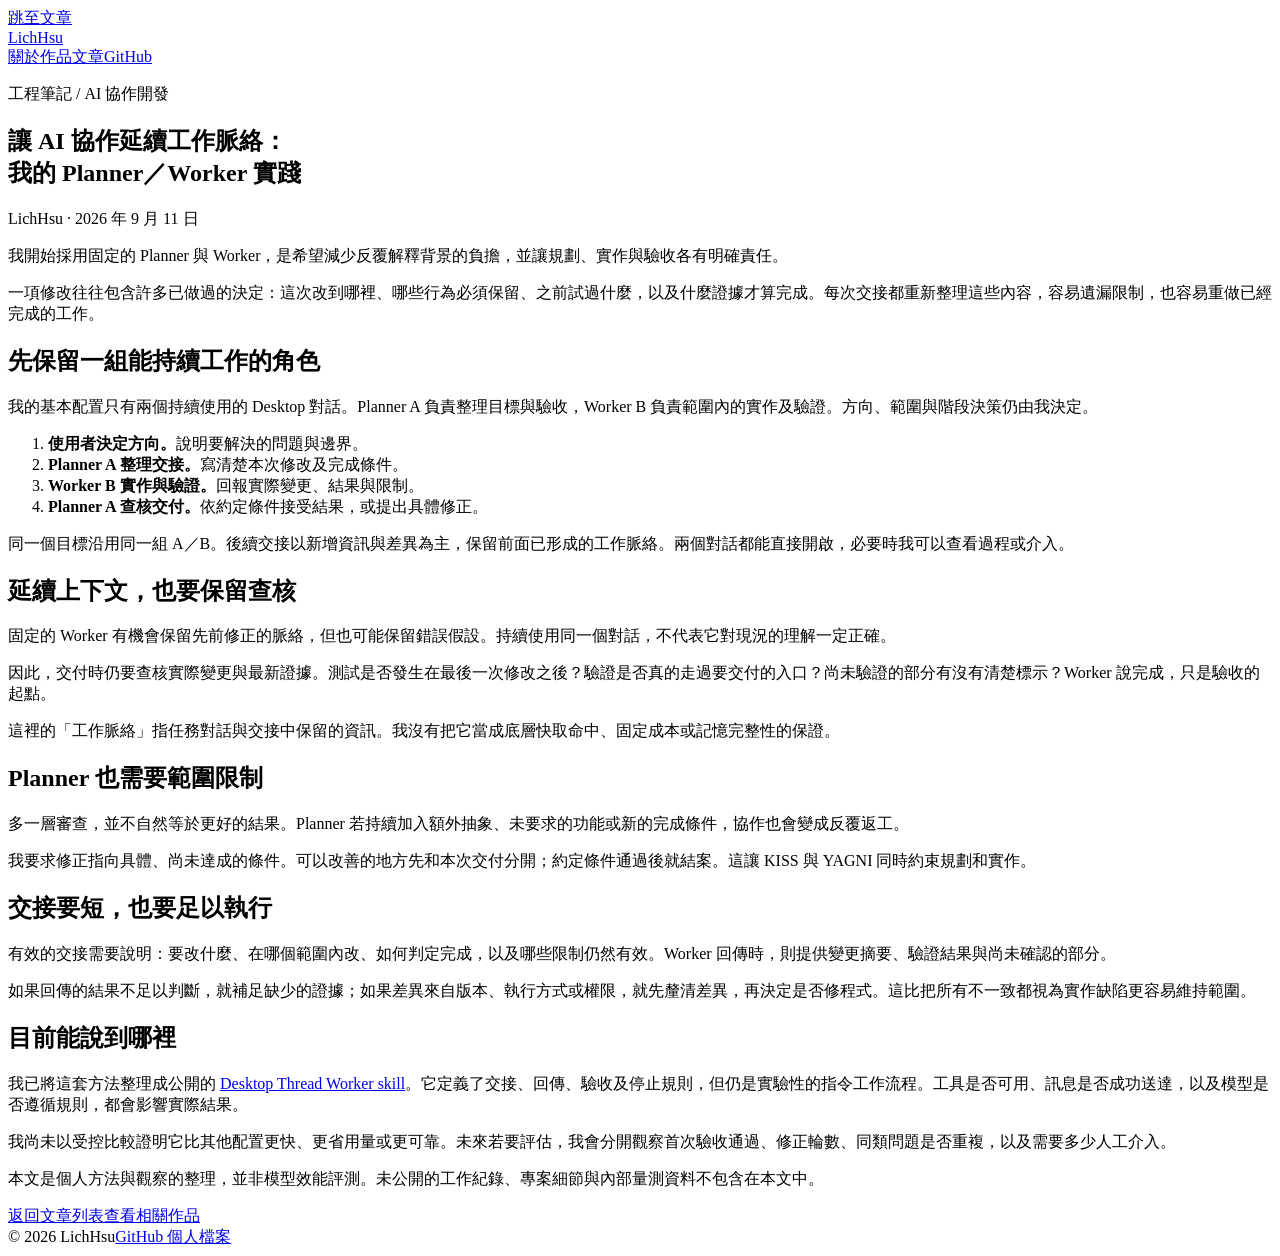
==== articles/context-continuity.html @ c52e13d6 "Add articles/context-continuity.html" ====
<!doctype html>
<html lang="zh-Hant"><head><meta charset="utf-8"><meta name="viewport" content="width=device-width,initial-scale=1"><title>讓 AI 協作延續工作脈絡 — LichHsu</title><meta name="description" content="保留固定的 Planner 與 Worker，明確交接、查核實際證據，並限制驗收範圍。個人的 AI 協作開發實踐與限制。"><link rel="stylesheet" href="../style.css"></head><body>
<a class="skip" href="#main">跳至文章</a><header><a class="brand" href="../index.html">LichHsu</a><nav aria-label="主要導覽"><a href="../index.html#about">關於</a><a href="../index.html#work">作品</a><a href="../index.html#writing">文章</a><a href="https://github.com/LichHsu">GitHub</a></nav></header>
<main id="main" class="article"><article><p class="eyebrow">工程筆記 / AI 協作開發</p><h1>讓 AI 協作延續工作脈絡：<br>我的 Planner／Worker 實踐</h1><p class="meta">LichHsu · <time datetime="2026-09-11">2026 年 9 月 11 日</time></p>
<p class="intro">我開始採用固定的 Planner 與 Worker，是希望減少反覆解釋背景的負擔，並讓規劃、實作與驗收各有明確責任。</p><p>一項修改往往包含許多已做過的決定：這次改到哪裡、哪些行為必須保留、之前試過什麼，以及什麼證據才算完成。每次交接都重新整理這些內容，容易遺漏限制，也容易重做已經完成的工作。</p>
<h2>先保留一組能持續工作的角色</h2><p>我的基本配置只有兩個持續使用的 Desktop 對話。Planner A 負責整理目標與驗收，Worker B 負責範圍內的實作及驗證。方向、範圍與階段決策仍由我決定。</p><ol class="flow"><li><strong>使用者決定方向。</strong>說明要解決的問題與邊界。</li><li><strong>Planner A 整理交接。</strong>寫清楚本次修改及完成條件。</li><li><strong>Worker B 實作與驗證。</strong>回報實際變更、結果與限制。</li><li><strong>Planner A 查核交付。</strong>依約定條件接受結果，或提出具體修正。</li></ol><p>同一個目標沿用同一組 A／B。後續交接以新增資訊與差異為主，保留前面已形成的工作脈絡。兩個對話都能直接開啟，必要時我可以查看過程或介入。</p>
<h2>延續上下文，也要保留查核</h2><p>固定的 Worker 有機會保留先前修正的脈絡，但也可能保留錯誤假設。持續使用同一個對話，不代表它對現況的理解一定正確。</p><p>因此，交付時仍要查核實際變更與最新證據。測試是否發生在最後一次修改之後？驗證是否真的走過要交付的入口？尚未驗證的部分有沒有清楚標示？Worker 說完成，只是驗收的起點。</p><p>這裡的「工作脈絡」指任務對話與交接中保留的資訊。我沒有把它當成底層快取命中、固定成本或記憶完整性的保證。</p>
<h2>Planner 也需要範圍限制</h2><p>多一層審查，並不自然等於更好的結果。Planner 若持續加入額外抽象、未要求的功能或新的完成條件，協作也會變成反覆返工。</p><p>我要求修正指向具體、尚未達成的條件。可以改善的地方先和本次交付分開；約定條件通過後就結案。這讓 KISS 與 YAGNI 同時約束規劃和實作。</p>
<h2>交接要短，也要足以執行</h2><p>有效的交接需要說明：要改什麼、在哪個範圍內改、如何判定完成，以及哪些限制仍然有效。Worker 回傳時，則提供變更摘要、驗證結果與尚未確認的部分。</p><p>如果回傳的結果不足以判斷，就補足缺少的證據；如果差異來自版本、執行方式或權限，就先釐清差異，再決定是否修程式。這比把所有不一致都視為實作缺陷更容易維持範圍。</p>
<h2>目前能說到哪裡</h2><p>我已將這套方法整理成公開的 <a href="https://github.com/LichHsu/codex-desktop-thread-worker">Desktop Thread Worker skill</a>。它定義了交接、回傳、驗收及停止規則，但仍是實驗性的指令工作流程。工具是否可用、訊息是否成功送達，以及模型是否遵循規則，都會影響實際結果。</p><p>我尚未以受控比較證明它比其他配置更快、更省用量或更可靠。未來若要評估，我會分開觀察首次驗收通過、修正輪數、同類問題是否重複，以及需要多少人工介入。</p><p class="note">本文是個人方法與觀察的整理，並非模型效能評測。未公開的工作紀錄、專案細節與內部量測資料不包含在本文中。</p></article><div class="links"><a href="../index.html#writing">返回文章列表</a><a href="https://github.com/LichHsu/codex-desktop-thread-worker">查看相關作品</a></div></main><footer><span>© 2026 LichHsu</span><a href="https://github.com/LichHsu">GitHub 個人檔案</a></footer></body></html>
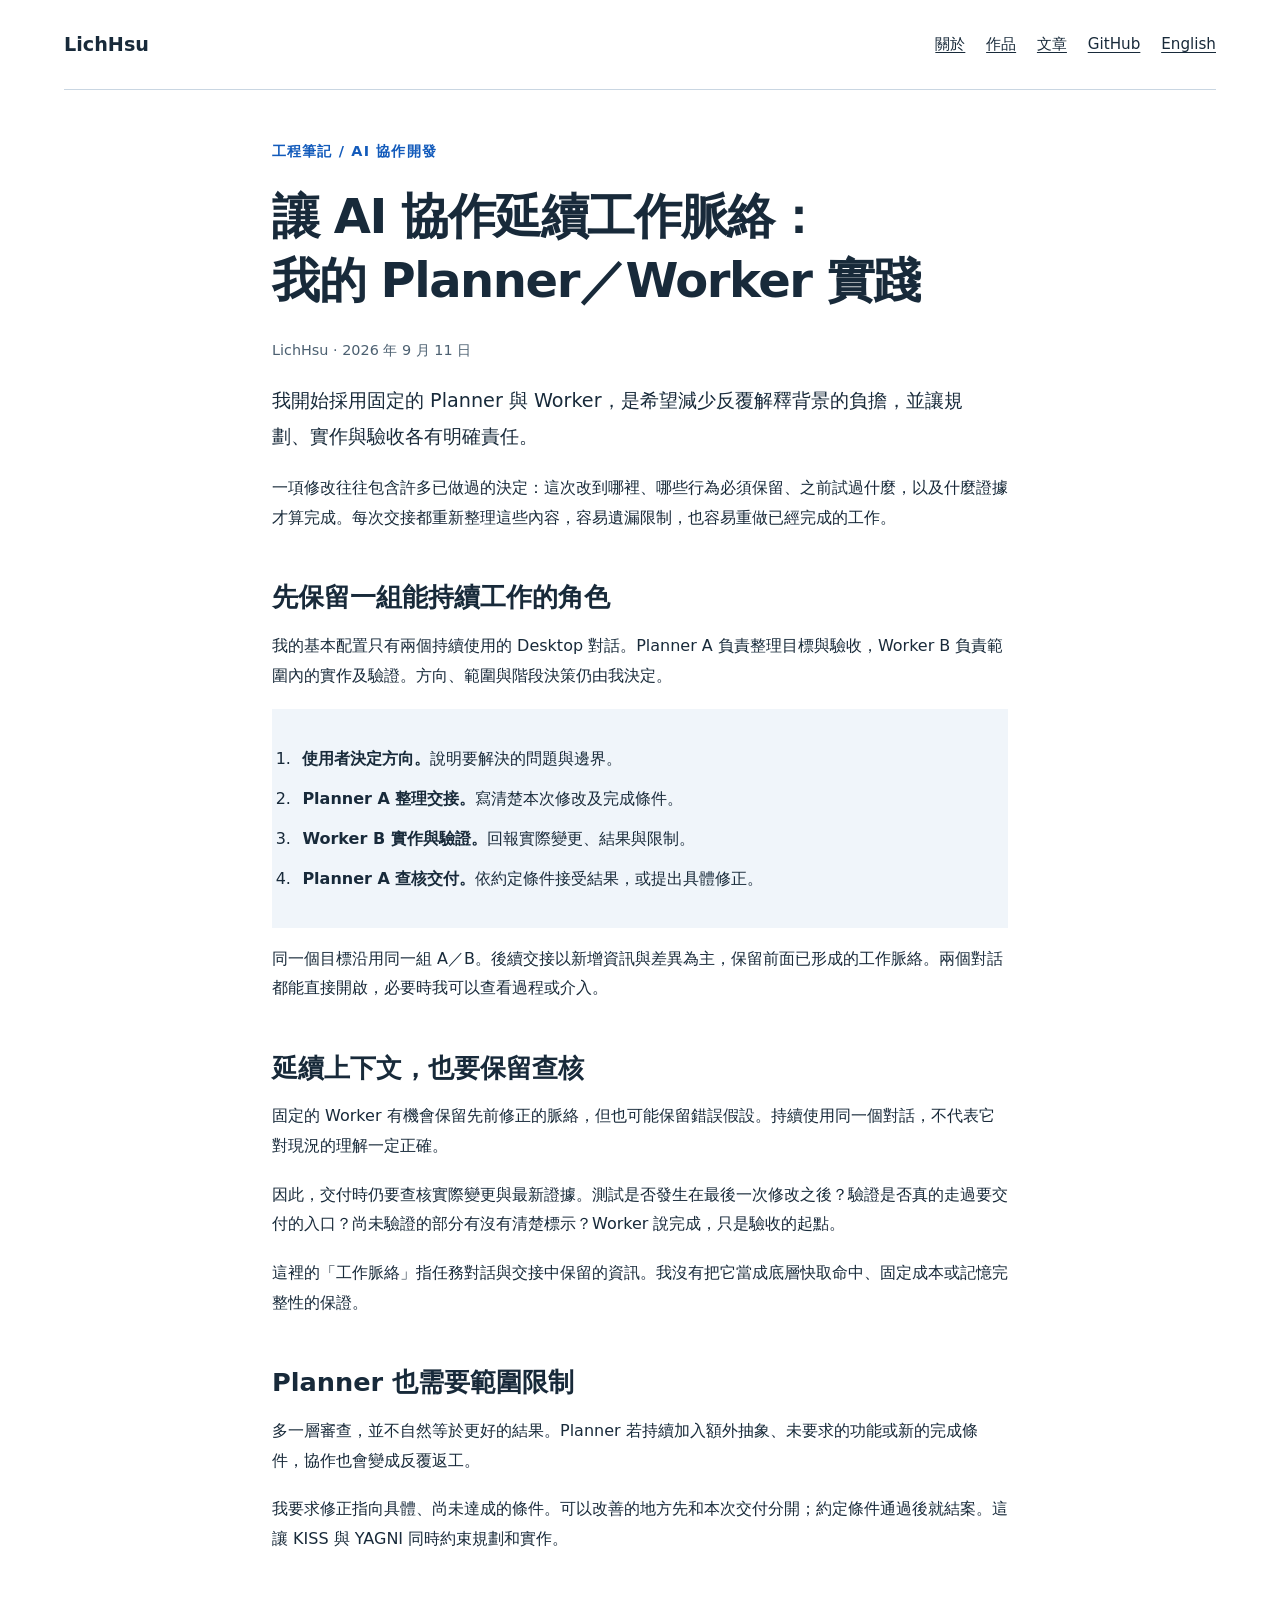
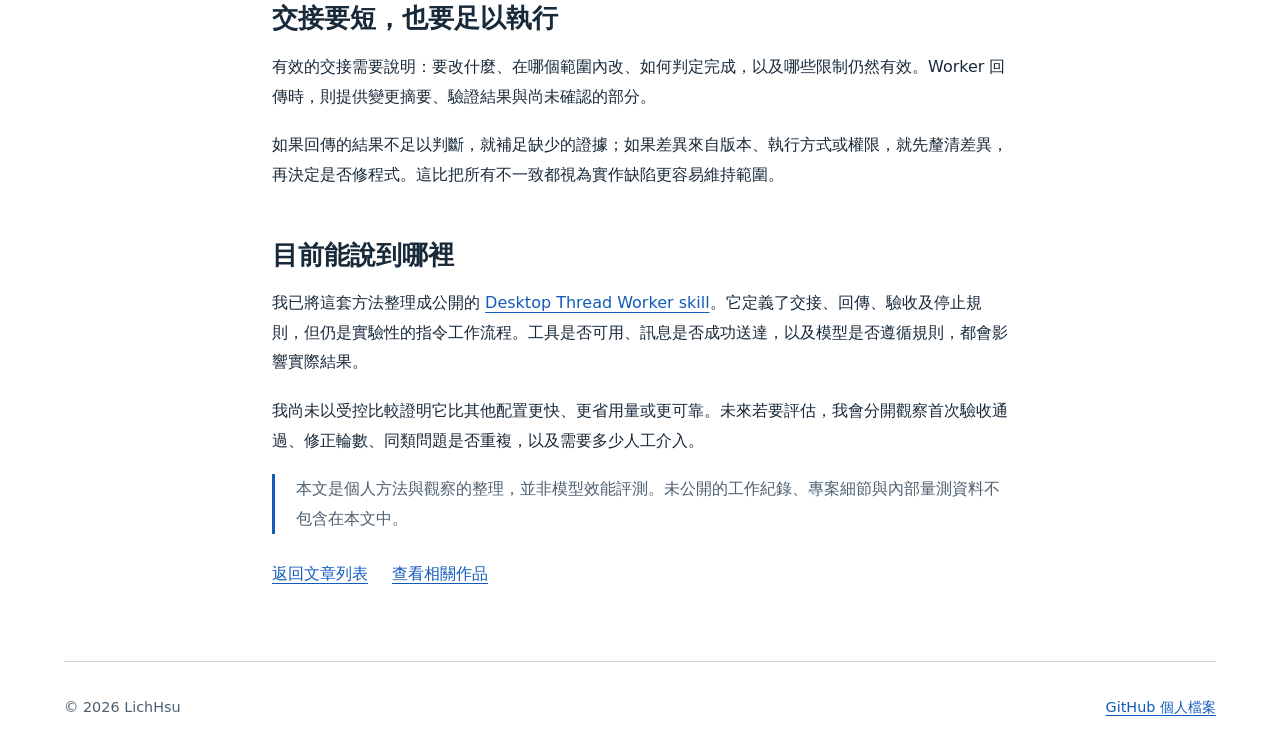
==== commit 02ede0f9: "Add English homepage and article with language navigation" ====
--- a/articles/context-continuity.html
+++ b/articles/context-continuity.html
@@ -1,6 +1,6 @@
 <!doctype html>
-<html lang="zh-Hant"><head><meta charset="utf-8"><meta name="viewport" content="width=device-width,initial-scale=1"><title>讓 AI 協作延續工作脈絡 — LichHsu</title><meta name="description" content="保留固定的 Planner 與 Worker，明確交接、查核實際證據，並限制驗收範圍。個人的 AI 協作開發實踐與限制。"><link rel="stylesheet" href="../style.css"></head><body>
-<a class="skip" href="#main">跳至文章</a><header><a class="brand" href="../index.html">LichHsu</a><nav aria-label="主要導覽"><a href="../index.html#about">關於</a><a href="../index.html#work">作品</a><a href="../index.html#writing">文章</a><a href="https://github.com/LichHsu">GitHub</a></nav></header>
+<html lang="zh-Hant"><head><meta charset="utf-8"><meta name="viewport" content="width=device-width,initial-scale=1"><title>讓 AI 協作延續工作脈絡 — LichHsu</title><meta name="description" content="保留固定的 Planner 與 Worker，明確交接、查核實際證據，並限制驗收範圍。個人的 AI 協作開發實踐與限制。"><link rel="stylesheet" href="../style.css"><link rel="canonical" href="https://lichhsu.github.io/articles/context-continuity.html"><link rel="alternate" hreflang="zh-Hant" href="https://lichhsu.github.io/articles/context-continuity.html"><link rel="alternate" hreflang="en" href="https://lichhsu.github.io/en/articles/context-continuity.html"></head><body>
+<a class="skip" href="#main">跳至文章</a><header><a class="brand" href="../index.html">LichHsu</a><nav aria-label="主要導覽"><a href="../index.html#about">關於</a><a href="../index.html#work">作品</a><a href="../index.html#writing">文章</a><a href="https://github.com/LichHsu">GitHub</a><a href="../en/articles/context-continuity.html" lang="en" hreflang="en" aria-label="Read in English">English</a></nav></header>
 <main id="main" class="article"><article><p class="eyebrow">工程筆記 / AI 協作開發</p><h1>讓 AI 協作延續工作脈絡：<br>我的 Planner／Worker 實踐</h1><p class="meta">LichHsu · <time datetime="2026-09-11">2026 年 9 月 11 日</time></p>
 <p class="intro">我開始採用固定的 Planner 與 Worker，是希望減少反覆解釋背景的負擔，並讓規劃、實作與驗收各有明確責任。</p><p>一項修改往往包含許多已做過的決定：這次改到哪裡、哪些行為必須保留、之前試過什麼，以及什麼證據才算完成。每次交接都重新整理這些內容，容易遺漏限制，也容易重做已經完成的工作。</p>
 <h2>先保留一組能持續工作的角色</h2><p>我的基本配置只有兩個持續使用的 Desktop 對話。Planner A 負責整理目標與驗收，Worker B 負責範圍內的實作及驗證。方向、範圍與階段決策仍由我決定。</p><ol class="flow"><li><strong>使用者決定方向。</strong>說明要解決的問題與邊界。</li><li><strong>Planner A 整理交接。</strong>寫清楚本次修改及完成條件。</li><li><strong>Worker B 實作與驗證。</strong>回報實際變更、結果與限制。</li><li><strong>Planner A 查核交付。</strong>依約定條件接受結果，或提出具體修正。</li></ol><p>同一個目標沿用同一組 A／B。後續交接以新增資訊與差異為主，保留前面已形成的工作脈絡。兩個對話都能直接開啟，必要時我可以查看過程或介入。</p>
--- a/style.css
+++ b/style.css
@@ -0,0 +1 @@
+:root{color-scheme:light;--ink:#182a3a;--muted:#4c6071;--accent:#135bbb;--paper:#fff;--wash:#f0f5fa;--line:#c9d6e2;font-family:system-ui,-apple-system,"Segoe UI","Microsoft JhengHei",sans-serif;color:var(--ink);background:var(--paper);font-size:100%}*{box-sizing:border-box}body{margin:0;line-height:1.85}a{color:var(--accent);text-underline-offset:.23em;overflow-wrap:anywhere}a:hover{text-decoration-thickness:2px}a:focus-visible{outline:3px solid var(--accent);outline-offset:5px}header,main,footer{width:min(72rem,100% - 3rem);margin-inline:auto}header{display:flex;flex-wrap:wrap;justify-content:space-between;align-items:center;gap:1rem;padding-block:1.4rem;border-bottom:1px solid var(--line)}.brand{font-weight:750;color:var(--ink);font-size:1.2rem;text-decoration:none}nav{display:flex;gap:.5rem 1.3rem;flex-wrap:wrap}nav a{display:inline-flex;align-items:center;min-height:2.75rem;color:var(--ink);font-size:.95rem}.skip{position:absolute;inset-block-start:-8rem;inset-inline-start:1rem;background:var(--paper);padding:1rem;z-index:2}.skip:focus{inset-block-start:1rem}.hero{padding-block:4.5rem 4rem;max-width:55rem}.eyebrow{font-size:.9rem;color:var(--accent);font-weight:650;letter-spacing:.08em}h1,h2,h3{line-height:1.35;text-wrap:balance;overflow-wrap:anywhere}h1{font-size:clamp(2.2rem,5vw,3.8rem);letter-spacing:-.03em;margin-block:1rem 1.5rem}h2{font-size:1.6rem;margin-block:0 1.3rem}h3{font-size:1.2rem}p{margin-block:0 1.2rem}.intro{font-size:1.2rem;max-width:44rem}.english,.meta{color:var(--muted)}.english{max-width:44rem;font-size:1rem}.section{padding-block:3.2rem;border-top:1px solid var(--line);display:grid;grid-template-columns:1fr 2.4fr;gap:2.5rem}.section>div{min-width:0}.section-label{font-size:.85rem;display:block;color:var(--muted);margin-block-end:.5rem}.project{padding:2rem;background:var(--wash)}.project h3{margin-block-start:0}.links{display:flex;flex-wrap:wrap;gap:.5rem 1.5rem}.links a{padding-block:.4rem;min-height:2.75rem}.article-link{font-size:1.4rem;line-height:1.5;font-weight:650}.meta{font-size:.9rem}.article{max-width:46rem;padding-block:3rem 4rem}.article h1{font-size:clamp(2rem,4vw,3rem)}.article h2{margin-block:3rem 1rem}.article li{margin-block:.65rem}.article ul,.article ol{padding-inline-start:1.5rem}.flow{background:var(--wash);padding:1.5rem 2rem}.flow li{padding-inline-start:.4rem}.note{border-inline-start:3px solid var(--accent);padding-inline-start:1.3rem;color:var(--muted)}footer{border-top:1px solid var(--line);padding-block:2rem;color:var(--muted);font-size:.9rem;display:flex;gap:1rem;flex-wrap:wrap;justify-content:space-between}section{scroll-margin-block-start:1.5rem}@media(max-width:48rem){.section{grid-template-columns:1fr;gap:.5rem}.hero{padding-block:3rem}.project{padding:1.4rem}header,main,footer{width:calc(100% - 2rem)}}@media(forced-colors:active){a:focus-visible{outline-color:Highlight}}
